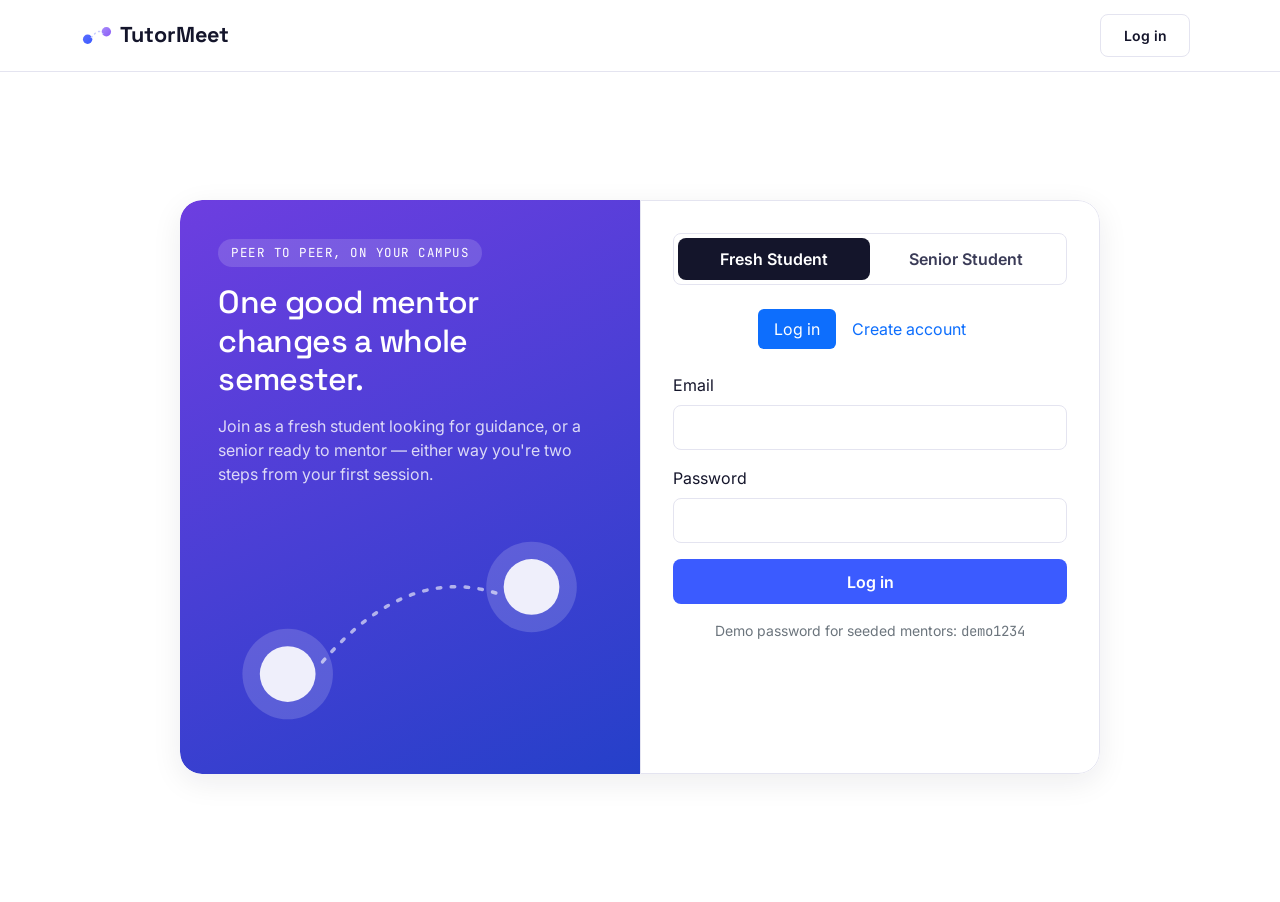
==== auth.html @ 606b274f "Initial commit" ====
<!DOCTYPE html>
<html lang="en">
<head>
<meta charset="UTF-8">
<meta name="viewport" content="width=device-width, initial-scale=1.0">
<title>Log in or sign up — TutorMeet</title>
<link rel="preconnect" href="https://fonts.googleapis.com">
<link href="https://fonts.googleapis.com/css2?family=Space+Grotesk:wght@500;600;700&family=Inter:wght@400;500;600;700&family=JetBrains+Mono:wght@400;500&display=swap" rel="stylesheet">
<link href="https://cdn.jsdelivr.net/npm/bootstrap@5.3.3/dist/css/bootstrap.min.css" rel="stylesheet">
<link href="style.css" rel="stylesheet">
</head>
<body>

<div id="navbar-mount"></div>

<div class="auth-wrap">
  <div class="auth-shell">
    <div class="auth-side d-none d-lg-flex">
      <div>
        <span class="hero-eyebrow" style="background:rgba(255,255,255,.15); color:#fff;">Peer to peer, on your campus</span>
        <h2 class="mt-3 mb-3" style="color:#fff;">One good mentor changes a whole semester.</h2>
        <p style="color:rgba(255,255,255,.8);">Join as a fresh student looking for guidance, or a senior ready to mentor — either way you're two steps from your first session.</p>
      </div>
      <div class="auth-side-graphic">
        <svg viewBox="0 0 220 120" xmlns="http://www.w3.org/2000/svg" style="width:100%; height:auto;">
          <circle cx="40" cy="85" r="26" fill="rgba(255,255,255,.16)"/>
          <circle cx="40" cy="85" r="16" fill="#ffffff" opacity=".9"/>
          <circle cx="180" cy="35" r="26" fill="rgba(255,255,255,.16)"/>
          <circle cx="180" cy="35" r="16" fill="#ffffff" opacity=".9"/>
          <path d="M60 78 Q110 20 164 40" stroke="rgba(255,255,255,.6)" stroke-width="2" fill="none" stroke-dasharray="2 6" stroke-linecap="round"/>
        </svg>
      </div>
    </div>

    <div class="auth-card">
      <div class="role-toggle mb-4">
        <button id="tab-mentee" type="button">Fresh Student</button>
        <button id="tab-mentor" type="button">Senior Student</button>
      </div>

      <ul class="nav nav-pills mb-4 justify-content-center" id="mode-pills">
        <li class="nav-item"><button class="nav-link active" id="mode-login" type="button">Log in</button></li>
        <li class="nav-item"><button class="nav-link" id="mode-signup" type="button">Create account</button></li>
      </ul>

      <form id="login-form" class="needs-validation" novalidate>
      <div class="mb-3">
        <label class="form-label">Email</label>
        <input type="email" class="form-control" id="login-email" required>
        <div class="invalid-feedback">Enter a valid email.</div>
      </div>
      <div class="mb-3">
        <label class="form-label">Password</label>
        <input type="password" class="form-control" id="login-password" required minlength="6">
        <div class="invalid-feedback">Password must be at least 6 characters.</div>
      </div>
      <div id="login-error" class="text-danger small mb-2 d-none">No account matches those details for this role.</div>
      <button type="submit" class="btn w-100" id="login-submit">Log in</button>
      <p class="text-center text-secondary small mt-3 mb-0">Demo password for seeded mentors: <span class="mono">demo1234</span></p>
    </form>

        <form id="signup-form" class="needs-validation d-none" novalidate>
      <div class="mb-3">
        <label class="form-label">Full name</label>
        <input type="text" class="form-control" id="signup-name" required>
        <div class="invalid-feedback">Tell us your name.</div>
      </div>
      <div class="mb-3">
        <label class="form-label">School email</label>
        <input type="email" class="form-control" id="signup-email" required>
        <div class="invalid-feedback">Enter a valid email.</div>
      </div>
      <div class="row">
        <div class="col-6 mb-3">
          <label class="form-label">Password</label>
          <input type="password" class="form-control" id="signup-password" required minlength="6">
          <div class="invalid-feedback">Min 6 characters.</div>
        </div>
        <div class="col-6 mb-3">
          <label class="form-label">Confirm</label>
          <input type="password" class="form-control" id="signup-confirm" required minlength="6">
          <div class="invalid-feedback">Passwords must match.</div>
        </div>
      </div>

      <div id="mentor-extra-fields" class="d-none">
        <hr>
        <p class="text-secondary small">Add a few starter credentials now — you can expand your full profile right after signup.</p>
        <div class="mb-3">
          <label class="form-label">Current CGPA</label>
          <input type="number" step="0.01" min="0" max="5" class="form-control" id="signup-cgpa" placeholder="e.g. 4.50">
        </div>
        <div class="mb-3">
          <label class="form-label">Subjects you can mentor in</label>
          <input type="text" class="form-control" id="signup-subjects" placeholder="e.g. Calculus, Data Structures">
        </div>
      </div>

      <div id="signup-error" class="text-danger small mb-2 d-none">That email is already registered.</div>
      <button type="submit" class="btn w-100" id="signup-submit">Create account</button>
    </form>
    </div>
  </div>
</div>

<script src="https://cdn.jsdelivr.net/npm/bootstrap@5.3.3/dist/js/bootstrap.bundle.min.js"></script>
<script src="script.js"></script>
<script>
renderNavbar("navbar-mount");

let currentRole = "mentee";

function paintRoleUI() {
  document.getElementById("tab-mentee").classList.toggle("active", currentRole === "mentee");
  document.getElementById("tab-mentor").classList.toggle("active", currentRole === "mentor");
  document.getElementById("mentor-extra-fields").classList.toggle("d-none", currentRole !== "mentor");
  const color = currentRole === "mentor" ? "btn-mentor" : "btn-mentee";
  const other = currentRole === "mentor" ? "btn-mentee" : "btn-mentor";
  ["login-submit","signup-submit"].forEach(id => {
    const b = document.getElementById(id);
    b.classList.remove(other); b.classList.add(color);
  });
}

const qsRole = new URLSearchParams(window.location.search).get("role");
if (qsRole === "mentor" || qsRole === "mentee") currentRole = qsRole;

document.getElementById("tab-mentee").addEventListener("click", () => { currentRole = "mentee"; paintRoleUI(); });
document.getElementById("tab-mentor").addEventListener("click", () => { currentRole = "mentor"; paintRoleUI(); });

const loginForm = document.getElementById("login-form");
const signupForm = document.getElementById("signup-form");
document.getElementById("mode-login").addEventListener("click", (e) => {
  e.target.classList.add("active"); document.getElementById("mode-signup").classList.remove("active");
  loginForm.classList.remove("d-none"); signupForm.classList.add("d-none");
});
document.getElementById("mode-signup").addEventListener("click", (e) => {
  e.target.classList.add("active"); document.getElementById("mode-login").classList.remove("active");
  signupForm.classList.remove("d-none"); loginForm.classList.add("d-none");
});

paintRoleUI();

function redirectForRole(user) {
  window.location.href = user.role === "mentor" ? "mentor-dashboard.html" : "mentee-dashboard.html";
}

loginForm.addEventListener("submit", function (e) {
  e.preventDefault(); e.stopPropagation();
  document.getElementById("login-error").classList.add("d-none");
  if (!loginForm.checkValidity()) { loginForm.classList.add("was-validated"); return; }
  const email = document.getElementById("login-email").value.trim().toLowerCase();
  const pw = document.getElementById("login-password").value;
  const user = getUsers().find(u => u.email.toLowerCase() === email && u.password === pw && u.role === currentRole);
  if (!user) { document.getElementById("login-error").classList.remove("d-none"); return; }
  setCurrentUser(user);
  redirectForRole(user);
});

signupForm.addEventListener("submit", function (e) {
  e.preventDefault(); e.stopPropagation();
  document.getElementById("signup-error").classList.add("d-none");

  const pw = document.getElementById("signup-password").value;
  const cf = document.getElementById("signup-confirm").value;
  document.getElementById("signup-confirm").setCustomValidity(pw !== cf ? "mismatch" : "");

  if (!signupForm.checkValidity()) { signupForm.classList.add("was-validated"); return; }

  const email = document.getElementById("signup-email").value.trim().toLowerCase();
  const users = getUsers();
  if (users.some(u => u.email.toLowerCase() === email)) {
    document.getElementById("signup-error").classList.remove("d-none");
    return;
  }

  const newUser = {
    id: "u_" + Date.now(),
    role: currentRole,
    name: document.getElementById("signup-name").value.trim(),
    email,
    password: pw
  };

  if (currentRole === "mentor") {
    newUser.bio = "";
    newUser.cgpa = parseFloat(document.getElementById("signup-cgpa").value) || null;
    newUser.subjects = document.getElementById("signup-subjects").value.split(",").map(s => s.trim()).filter(Boolean);
    newUser.awards = []; newUser.merits = []; newUser.certifications = [];
    newUser.rating = null; newUser.sessionsHosted = 0;
  }

  users.push(newUser);
  saveUsers(users);
  setCurrentUser(newUser);

  if (currentRole === "mentor") {
    window.location.href = "mentor-profile.html?onboarding=1";
  } else {
    redirectForRole(newUser);
  }
});
</script>
</body>
</html>
---- style.css ----
:root {
  --dark: #14152b;
  --gray: #3a3b57;
  --bg: #ffffff;
  --white: #ffffff;
  --border: #e4e4f0;

  --blue: #3b5bff;
  --blue2: #2540c9;
  --blue-light: #eaeeff;

  --purple: #8b5cf6;
  --purple2: #6d3ee0;
  --purple-light: #f2ecff;

  --yellow: #ffb648;
  --yellow2: #c97e00;
  --red: #ef4444;
  --green: #16a34a;

  --r-big: 22px;
  --r: 14px;
  --r-sm: 8px;
  --shadow1: 0 8px 30px rgba(20, 21, 43, 0.08);
  --shadow2: 0 14px 40px rgba(59, 91, 255, 0.18);

  --font-display: "Space Grotesk", sans-serif;
  --font-body: "Inter", sans-serif;
  --font-mono: "JetBrains Mono", monospace;
}

* { box-sizing: border-box; }

html { scroll-behavior: smooth; }

body {
  font-family: var(--font-body);
  background: var(--bg);
  color: var(--dark);
  -webkit-font-smoothing: antialiased;
}

h1, h2, h3, h4, .display {
  font-family: var(--font-display);
  letter-spacing: -0.02em;
  color: var(--dark);
}

.mono, .stat-value, .code-chip { font-family: var(--font-mono); }

a { text-decoration: none; }

:focus-visible {
  outline: 3px solid var(--blue);
  outline-offset: 2px;
}

@media (prefers-reduced-motion: reduce) {
  * { animation: none !important; transition: none !important; }
}

.tm-navbar {
  background: var(--white);
  border-bottom: 1px solid var(--border);
  padding: .85rem 0;
}
.tm-brand {
  font-family: var(--font-display);
  font-weight: 700;
  font-size: 1.35rem;
  color: var(--dark) !important;
  display: flex;
  align-items: center;
  gap: .5rem;
}
.tm-brand .logomark {
  width: 30px; height: 19px; flex-shrink: 0;
}
.tm-navbar .nav-link {
  color: var(--gray);
  font-weight: 500;
}
.tm-navbar .nav-link:hover { color: var(--dark); }

.btn-mentee {
  background: var(--blue); border: none; color: #fff;
  border-radius: var(--r-sm); font-weight: 600;
  padding: .65rem 1.4rem;
  transition: transform .15s ease, box-shadow .15s ease;
}
.btn-mentee:hover { background: var(--blue2); color: #fff; transform: translateY(-1px); box-shadow: var(--shadow2); }

.btn-mentor {
  background: var(--purple); border: none; color: #fff;
  border-radius: var(--r-sm); font-weight: 600;
  padding: .65rem 1.4rem;
  transition: transform .15s ease, box-shadow .15s ease;
}
.btn-mentor:hover { background: var(--purple2); color: #fff; transform: translateY(-1px); box-shadow: 0 14px 40px rgba(139,92,246,.22); }

.btn-outline-tm {
  border: 1.5px solid var(--border); background: #fff; color: var(--dark);
  border-radius: var(--r-sm); font-weight: 600; padding: .65rem 1.4rem;
}
.btn-outline-tm:hover { border-color: var(--dark); color: var(--dark); }

.btn-ghost-tm {
  background: transparent; border: none; color: var(--gray); font-weight: 600;
}

.hero {
  padding: 5rem 0 4rem;
  position: relative;
  overflow: hidden;
  background: #ffffff;
}
.hero .container { position: relative; z-index: 1; }
.hero-eyebrow {
  font-family: var(--font-mono);
  font-size: .78rem;
  letter-spacing: .12em;
  text-transform: uppercase;
  color: var(--blue2);
  background: var(--blue-light);
  border-radius: 999px;
  padding: .3rem .8rem;
  display: inline-block;
}
.hero h1 { font-size: clamp(2.2rem, 5vw, 3.4rem); line-height: 1.05; margin: 1rem 0; }
.hero p.lead { color: var(--gray); max-width: 46ch; }

.role-split {
  display: grid;
  grid-template-columns: 1fr 1fr;
  border-radius: var(--r-big);
  overflow: hidden;
  box-shadow: var(--shadow1);
  border: 1px solid var(--border);
}
.role-panel {
  padding: 2.2rem 1.8rem;
  position: relative;
  color: #fff;
  min-height: 230px;
  display: flex; flex-direction: column; justify-content: space-between;
}
.role-panel.mentee { background: linear-gradient(160deg, var(--blue), var(--blue2)); }
.role-panel.mentor { background: linear-gradient(160deg, var(--purple), var(--purple2)); }
.role-panel .role-tag { font-family: var(--font-mono); font-size: .75rem; opacity: .85; letter-spacing: .08em; text-transform: uppercase; }
.role-panel h3 { color: #fff; margin: .4rem 0 .6rem; }
.role-panel p { color: rgba(255,255,255,.85); font-size: .93rem; }
.role-panel .btn { align-self: flex-start; margin-top: 1rem; background: #fff; border: none; font-weight: 700; border-radius: var(--r-sm); }
.role-panel.mentee .btn { color: var(--blue2); }
.role-panel.mentor .btn { color: var(--purple2); }

@media (max-width: 767px) {
  .role-split { grid-template-columns: 1fr; }
}

.role-split-wrap { position: relative; padding: 30px 20px 20px 0; }
.floating-chip {
  position: absolute;
  background: var(--white);
  border: 1px solid var(--border);
  border-radius: 999px;
  padding: .4rem .8rem;
  font-family: var(--font-mono);
  font-size: .74rem;
  font-weight: 500;
  box-shadow: var(--shadow1);
  display: flex; align-items: center; gap: .35rem;
  z-index: 2;
}
.floating-chip.chip-1 { top: 0; left: 10px; color: var(--purple2); }
.floating-chip.chip-2 { bottom: 30px; right: -10px; color: var(--blue2); }
.floating-chip .chip-dot { width: 6px; height: 6px; border-radius: 50%; background: var(--red); animation: live-pulse-chip 1.4s infinite; }
@keyframes live-pulse-chip {
  0% { box-shadow: 0 0 0 0 rgba(239,68,68,.5); }
  70% { box-shadow: 0 0 0 6px rgba(239,68,68,0); }
  100% { box-shadow: 0 0 0 0 rgba(239,68,68,0); }
}

.feature-band { background: #ffffff; }

.feature-card {
  background: var(--white);
  border: 1px solid var(--border);
  border-radius: var(--r);
  padding: 1.6rem;
  height: 100%;
  transition: transform .18s ease, box-shadow .18s ease;
}
.feature-card:hover { transform: translateY(-3px); box-shadow: var(--shadow1); }
.feature-card .icon-badge {
  width: 42px; height: 42px; border-radius: 12px;
  display: flex; align-items: center; justify-content: center;
  background: var(--blue-light); color: var(--blue2);
  margin-bottom: .9rem; font-size: 1.2rem;
  transition: transform .18s ease;
}
.feature-card:hover .icon-badge { transform: rotate(-6deg) scale(1.06); }
.feature-card.badge-purple .icon-badge { background: var(--purple-light); color: var(--purple2); }
.feature-card.badge-yellow .icon-badge { background: #fff3de; color: var(--yellow2); }

.credential-card {
  background: var(--white);
  border: 1px solid var(--border);
  border-radius: var(--r);
  box-shadow: var(--shadow1);
  padding: 1.4rem;
  height: 100%;
}
.credential-card .avatar-ring {
  width: 54px; height: 54px; border-radius: 50%;
  background: linear-gradient(135deg, var(--purple), var(--blue));
  display: flex; align-items: center; justify-content: center;
  color: #fff; font-family: var(--font-display); font-weight: 700; font-size: 1.1rem;
}
.stat-strip {
  display: flex; gap: .6rem; flex-wrap: wrap; margin: .8rem 0;
}
.stat-chip {
  background: var(--bg);
  border: 1px solid var(--border);
  border-radius: var(--r-sm);
  padding: .35rem .6rem;
  font-family: var(--font-mono);
  font-size: .78rem;
  color: var(--gray);
}
.stat-chip strong { color: var(--dark); }
.badge-subject {
  background: var(--purple-light); color: var(--purple2);
  border-radius: 999px; padding: .25rem .7rem; font-size: .76rem; font-weight: 600;
}

.auth-wrap {
  min-height: calc(100vh - 70px);
  display: flex; align-items: center; justify-content: center;
  padding: 2rem 1rem;
}
.auth-shell {
  display: grid;
  grid-template-columns: 1fr 460px;
  width: 100%; max-width: 920px;
  border-radius: var(--r-big);
  overflow: hidden;
  box-shadow: var(--shadow1);
}
.auth-side {
  background: linear-gradient(155deg, var(--purple2), var(--blue2));
  color: #fff;
  padding: 2.4rem;
  flex-direction: column;
  justify-content: space-between;
}
.auth-side-graphic { margin-top: 1.5rem; }
.auth-card {
  width: 100%;
  background: var(--white);
  border: 1px solid var(--border);
  padding: 2rem;
}
@media (min-width: 992px) {
  .auth-card { border-radius: 0 var(--r-big) var(--r-big) 0; }
  .auth-side { border-radius: var(--r-big) 0 0 var(--r-big); }
}
@media (max-width: 991px) {
  .auth-shell { grid-template-columns: 1fr; max-width: 460px; }
  .auth-card { border-radius: var(--r-big); }
}
.role-toggle {
  display: flex; background: var(--bg); border-radius: var(--r-sm); padding: 4px; border: 1px solid var(--border);
}
.role-toggle button {
  flex: 1; border: none; background: transparent; padding: .55rem 0; font-weight: 600; color: var(--gray); border-radius: 8px;
}
.role-toggle button.active { background: var(--dark); color: #fff; }

.live-dot {
  width: 10px; height: 10px; border-radius: 50%; background: var(--red); display: inline-block;
  animation: live-pulse 1.4s infinite;
}
@keyframes live-pulse {
  0% { box-shadow: 0 0 0 0 rgba(239,68,68,.5); }
  70% { box-shadow: 0 0 0 8px rgba(239,68,68,0); }
  100% { box-shadow: 0 0 0 0 rgba(239,68,68,0); }
}
.live-card {
  background: linear-gradient(135deg, #1c1d38, #2a1436);
  color: #fff;
  border-radius: var(--r);
  padding: 1.2rem;
  height: 100%;
  border: 1px solid rgba(239,68,68,.3);
  box-shadow: 0 10px 30px rgba(239,68,68,.12);
}
.live-card .live-badge {
  display: inline-flex; align-items: center; gap: .35rem; background: var(--red);
  padding: .15rem .55rem; border-radius: 999px; font-family: var(--font-mono); font-size: .72rem; margin-bottom: .6rem;
}
.live-card .live-badge .dot-white { width: 6px; height: 6px; border-radius: 50%; background: #fff; animation: blink 1s infinite; }
.live-card p { color: rgba(255,255,255,.7); }

.dash-shell { padding: 2rem 0 4rem; }
.section-label {
  font-family: var(--font-mono); font-size: .75rem; letter-spacing: .1em; text-transform: uppercase; color: var(--gray);
}
.session-row {
  background: var(--white); border: 1px solid var(--border); border-radius: var(--r);
  padding: 1rem 1.2rem; display: flex; align-items: center; justify-content: space-between; gap: 1rem; margin-bottom: .8rem;
}
.session-row .loc-pill {
  font-family: var(--font-mono); font-size: .72rem; border-radius: 999px; padding: .2rem .6rem;
}
.loc-pill.online { background: var(--blue-light); color: var(--blue2); }
.loc-pill.inperson { background: var(--yellow); color: #5a3c00; }

.request-row { background: var(--bg); border: 1px dashed var(--border); border-radius: var(--r); padding: .8rem 1rem; margin-bottom: .6rem; display:flex; align-items:center; justify-content: space-between; gap:1rem;}

.room-shell { background: var(--dark); min-height: 100vh; color: #fff; }
.prejoin-wrap { min-height: 100vh; display: flex; align-items: center; justify-content: center; padding: 2rem 1rem; }
.prejoin-card { background: var(--white); color: var(--dark); border-radius: var(--r-big); padding: 2rem; max-width: 920px; width: 100%; box-shadow: var(--shadow1); }
.cam-preview-box {
  background: #0c0c1c; border-radius: var(--r); aspect-ratio: 16/10; display:flex; align-items:center; justify-content:center; overflow:hidden; position:relative;
}
.cam-preview-box video { width: 100%; height: 100%; object-fit: cover; transform: scaleX(-1); }
.cam-off-badge { color: rgba(255,255,255,.6); font-family: var(--font-mono); font-size: .85rem; }

.video-grid {
  display: grid; grid-template-columns: repeat(auto-fit, minmax(240px, 1fr)); gap: .8rem; padding: 1rem; height: calc(100vh - 92px); overflow: auto;
}
.video-tile {
  background: #1c1d38; border-radius: var(--r); position: relative; aspect-ratio: 16/10; overflow: hidden; display:flex; align-items:center; justify-content:center;
}
.video-tile video { width: 100%; height: 100%; object-fit: cover; transform: scaleX(-1); }
.video-tile .tile-name {
  position: absolute; bottom: 8px; left: 10px; background: rgba(0,0,0,.45); font-size: .78rem; padding: .15rem .55rem; border-radius: 6px; font-family: var(--font-mono);
}
.video-tile .tile-avatar {
  width: 64px; height: 64px; border-radius: 50%; background: linear-gradient(135deg, var(--purple), var(--blue)); display:flex; align-items:center;justify-content:center; font-family: var(--font-display); font-weight:700; font-size:1.3rem;
}
.tile-rec-dot { position:absolute; top:8px; left:10px; display:flex; align-items:center; gap:.35rem; background: rgba(239,68,68,.85); padding: .12rem .5rem; border-radius: 999px; font-size:.72rem; font-family: var(--font-mono);}
.tile-rec-dot .blink { width:7px;height:7px;border-radius:50%;background:#fff; animation: blink 1s infinite; }
@keyframes blink { 0%,100%{opacity:1} 50%{opacity:.2} }

.control-bar {
  background: #1c1d38; border-top: 1px solid rgba(255,255,255,.08);
  padding: .8rem 1rem; display:flex; align-items:center; justify-content:center; gap: .6rem; flex-wrap: wrap;
}
.ctrl-btn {
  width: 48px; height: 48px; border-radius: 50%; border: none; background: #2a2b4d; color: #fff;
  display:flex; align-items:center; justify-content:center; font-size: 1.05rem; transition: background .15s;
}
.ctrl-btn:hover { background: #3a3c66; }
.ctrl-btn.active { background: var(--blue); }
.ctrl-btn.off { background: var(--red); }
.ctrl-btn.rec.recording { background: var(--red); }
.ctrl-btn.leave { background: var(--red); width: auto; padding: 0 1.3rem; border-radius: 24px; font-weight:600; gap:.4rem;}

.rec-timer { font-family: var(--font-mono); color: #fff; background: rgba(239,68,68,.9); padding: .3rem .8rem; border-radius: 999px; font-size: .85rem; display:flex; align-items:center; gap:.4rem;}

.side-panel {
  position: fixed; top: 0; right: 0; height: 100vh; width: 340px; max-width: 90vw;
  background: #14152b; border-left: 1px solid rgba(255,255,255,.08);
  transform: translateX(100%); transition: transform .25s ease; z-index: 40; display:flex; flex-direction:column;
}
.side-panel.open { transform: translateX(0); }
.side-panel .sp-header { padding: 1rem; border-bottom: 1px solid rgba(255,255,255,.08); display:flex; align-items:center; justify-content:space-between; }
.sp-tabs { display:flex; border-bottom: 1px solid rgba(255,255,255,.08); }
.sp-tabs button { flex:1; background:transparent; border:none; color: rgba(255,255,255,.55); padding:.7rem 0; font-weight:600; font-size:.85rem; }
.sp-tabs button.active { color: #fff; border-bottom: 2px solid var(--blue); }
.chat-body { flex:1; overflow-y:auto; padding: 1rem; display:flex; flex-direction:column; gap:.6rem;}
.chat-msg { background:#22234a; border-radius: 12px; padding:.5rem .7rem; max-width: 85%; font-size:.87rem;}
.chat-msg .who { font-family: var(--font-mono); font-size:.7rem; color: var(--blue); display:block; margin-bottom:.15rem;}
.chat-msg.me { align-self:flex-end; background: var(--blue); }
.chat-msg.me .who { color: rgba(255,255,255,.8); }
.chat-input { padding: .8rem; border-top: 1px solid rgba(255,255,255,.08); display:flex; gap:.5rem; }
.chat-input input { flex:1; background:#1c1d38; border:1px solid rgba(255,255,255,.1); color:#fff; border-radius: 999px; padding:.5rem 1rem; }
.participant-row { display:flex; align-items:center; gap:.7rem; padding:.6rem 1rem; }
.participant-row .p-avatar { width:34px;height:34px;border-radius:50%; background: var(--purple); display:flex;align-items:center;justify-content:center; font-size:.8rem; font-weight:700;}

.calc-panel {
  position: fixed; bottom: 100px; right: 24px; width: 260px; background: #1c1d38; border-radius: var(--r);
  box-shadow: 0 20px 50px rgba(0,0,0,.4); z-index: 50; display:none; overflow:hidden; border: 1px solid rgba(255,255,255,.08);
}
.calc-panel.open { display:block; }
.calc-header { padding:.6rem .9rem; display:flex; align-items:center; justify-content:space-between; cursor: move; background:#22234a; font-size:.85rem; font-weight:600;}
.calc-display { background:#0c0c1c; color:#fff; font-family: var(--font-mono); font-size: 1.5rem; padding: .8rem .9rem; text-align:right; }
.calc-grid { display:grid; grid-template-columns: repeat(4,1fr); gap:1px; background: rgba(255,255,255,.08); }
.calc-grid button { border:none; background:#1c1d38; color:#fff; padding: .9rem 0; font-size:1rem; }
.calc-grid button:hover { background:#2a2b4d; }
.calc-grid button.op { color: var(--blue); }
.calc-grid button.eq { background: var(--blue); grid-column: span 2; }

.download-toast {
  position: fixed; bottom: 24px; left: 50%; transform: translateX(-50%); background: var(--dark); color:#fff; padding: .8rem 1.2rem; border-radius: 999px; z-index: 60; display:flex; gap:.7rem; align-items:center; box-shadow: var(--shadow1);
}
.download-toast a { color: var(--yellow); font-weight:700; }

.tm-footer { border-top: 1px solid var(--border); padding: 2.2rem 0; color: var(--gray); font-size: .9rem; }

.text-mentee { color: var(--blue); }
.text-mentor { color: var(--purple); }
.bg-paper-raised { background: var(--white); }
.rounded-tm { border-radius: var(--r); }
.shadow-tm { box-shadow: var(--shadow1); }
.form-control, .form-select {
  border-radius: var(--r-sm); border: 1.5px solid var(--border); padding: .6rem .8rem;
}
.form-control:focus, .form-select:focus { border-color: var(--blue); box-shadow: 0 0 0 3px var(--blue-light); }
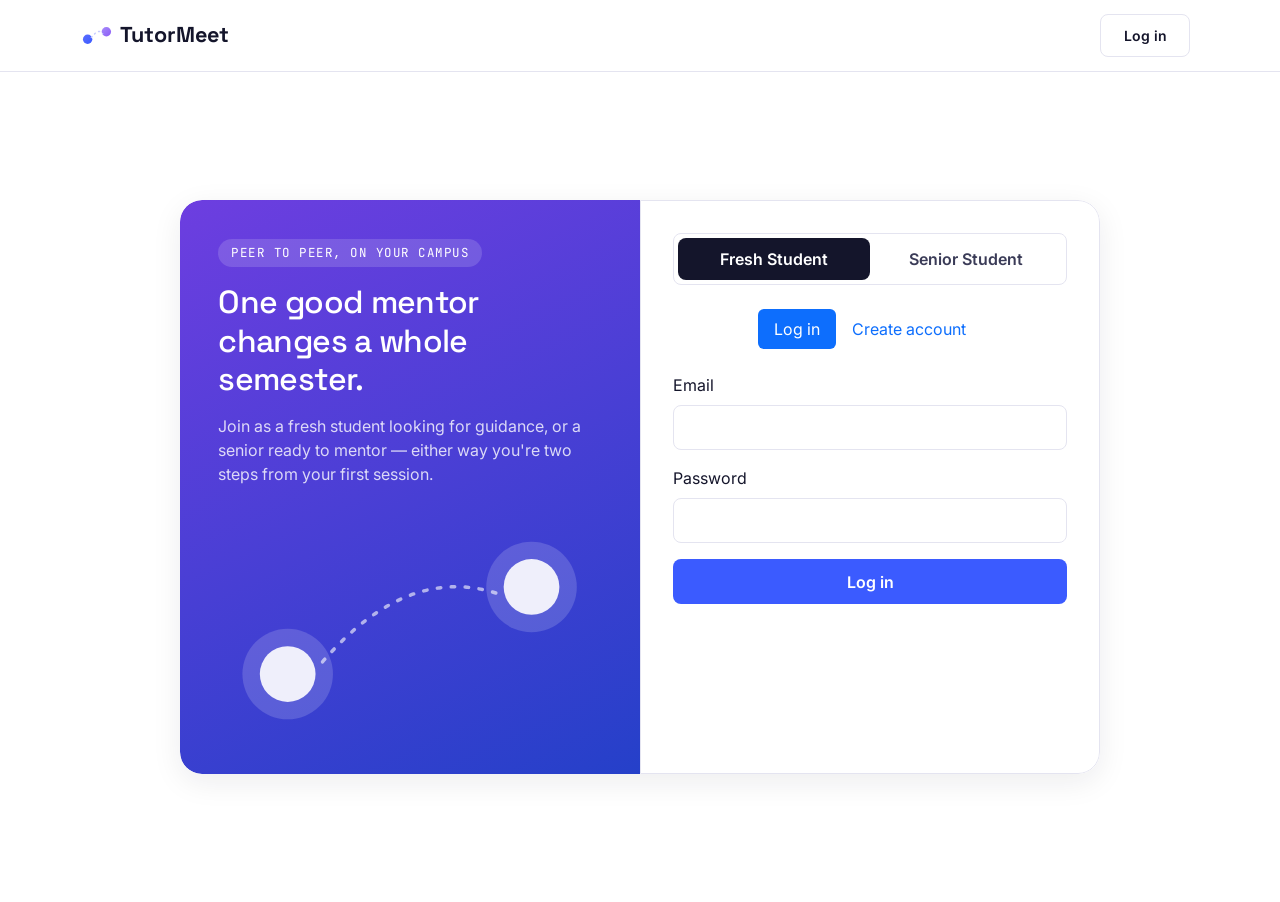
==== commit c03f8cb1: "Remove demo password from auth.html Removed demo password information from the login form." ====
--- a/auth.html
+++ b/auth.html
@@ -56,7 +56,6 @@
       </div>
       <div id="login-error" class="text-danger small mb-2 d-none">No account matches those details for this role.</div>
       <button type="submit" class="btn w-100" id="login-submit">Log in</button>
-      <p class="text-center text-secondary small mt-3 mb-0">Demo password for seeded mentors: <span class="mono">demo1234</span></p>
     </form>
 
         <form id="signup-form" class="needs-validation d-none" novalidate>
